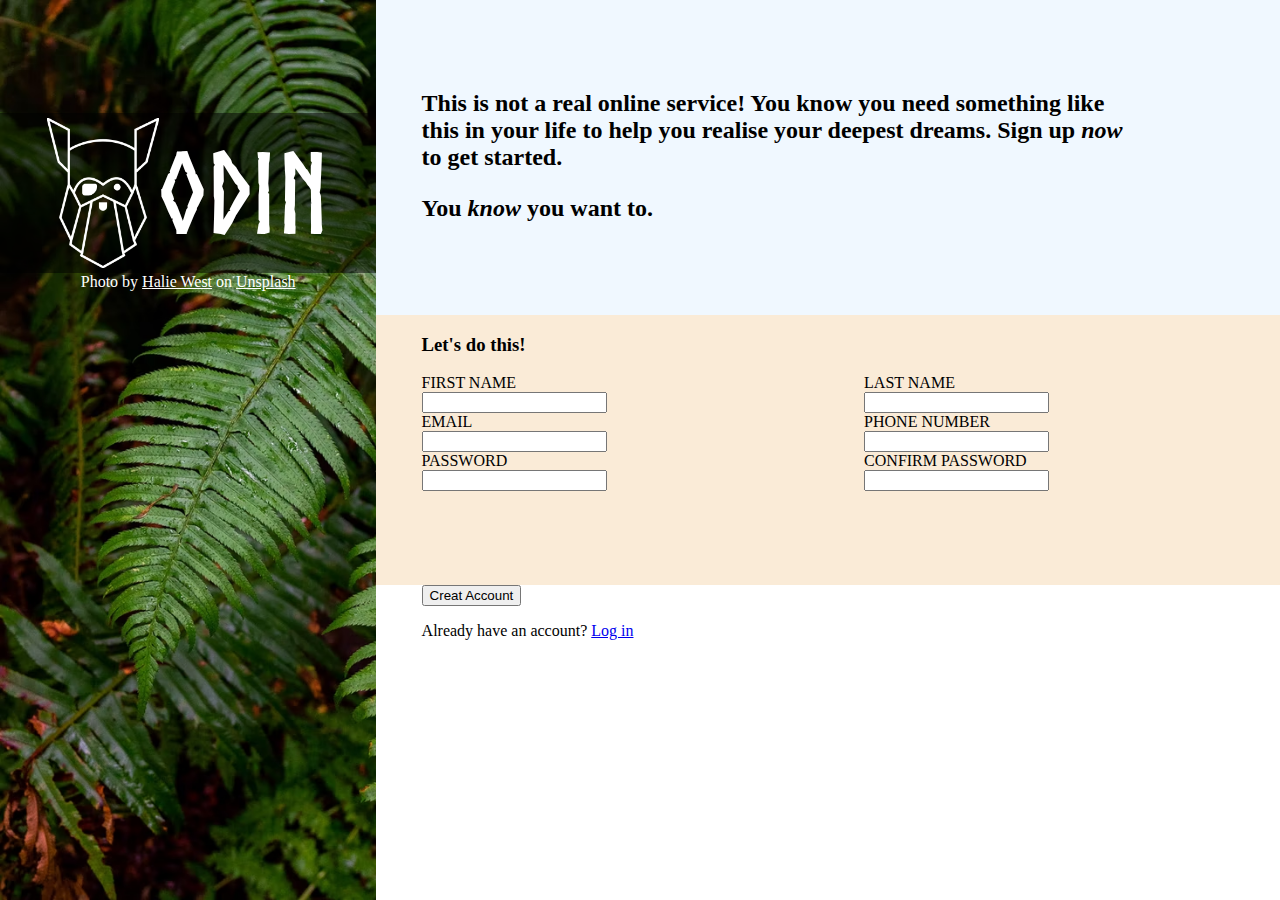
==== 06_sign_up_form/index.html @ 188fa06f "Add files via upload" ====
<!DOCTYPE html>
<html lang="en">
  <head>
    <meta charset="UTF-8" />
    <meta http-equiv="X-UA-Compatible" content="IE=edge" />
    <meta name="viewport" content="width=device-width, initial-scale=1.0" />
    <link rel="stylesheet" href="styles.css" />
    <title>Sign Up Form</title>
  </head>
  <body>
    <aside>
      <div class="logo-container">
        <img class="logo" src="./odin-lined.png" />
        <span class="logo-text">ODIN</span>
      </div>
      <div class="credits">
        Photo by
        <a href="https://unsplash.com/@haliewestphoto">Halie West</a> on
        <a href="https://unsplash.com/photos/25xggax4bSA">Unsplash</a>
      </div>
    </aside>

    <main>
      <div class="heading-container">
        <h3 class="margin-left-5">
          This is not a real online service! You know you need something like
          this in your life to help you realise your deepest dreams. Sign up
          <em>now</em>
          to get started.
        </h3>
        <h3 class="margin-left-5">You <em>know</em> you want to.</h3>
      </div>

      <div class="form-container">
        <h3 class="margin-left-5">Let's do this!</h3>
        <form class="margin-left-5">
          <div>
            <label for="firstname">FIRST NAME</label><br />
            <input type="text" id="firstname" name="firstName" />
          </div>
          <div>
            <label for="lastname">LAST NAME</label><br />
            <input type="text" id="lastname" name="lastName" />
          </div>
          <div>
            <label for="email">EMAIL</label><br />
            <input type="e-mail" id="email" name="email" />
          </div>
          <div>
            <label for="phone">PHONE NUMBER</label><br />
            <input type="number" id="phone" name="phoneNumber" />
          </div>
          <div>
            <label for="pwd">PASSWORD</label><br />
            <input type="password" id="pwd" name="password" />
          </div>
          <div>
            <label for="confirm-pwd">CONFIRM PASSWORD</label><br />
            <input type="password" id="confirm-pwd" name="confirmPassword" />
          </div>
        </form>
      </div>

      <div class="container create-account">
        <button type="button" class="margin-left-5">Creat Account</button>
        <div class="sign-up-container margin-left-5">
          <p>
            Already have an account?
            <a href="#">Log in</a>
          </p>
        </div>
      </div>
    </main>
  </body>
</html>
---- 06_sign_up_form/styles.css ----
@font-face {
    font-family: "Norse Bold";
    src: url(./Norse-Bold.otf);
}

* {
    box-sizing: border-box;
}

body {
    margin: 0;
    display: flex;
}

.margin-left-5 {
    margin-left: 5%;
}

/* Aside */
aside {
    background-image: url("./leaves.avif");
    background-repeat: no-repeat;
    background-size: cover;
    color: #fff;
    width: 40rem;
    height: 100vh;
    position: relative;
}

aside .logo-container {
    width: 100%;
    height: 10rem;
    background-color: rgba(0, 0, 0, 0.5);
    margin-top: 30%;
    display: flex;
    justify-content: center;
    align-items: center;
}

aside .logo {
    width: 7rem;
}

aside .logo-text {
    font-family: "Norse Bold";
    font-size: 7rem;
}

aside .credits {
    /* position: absolute; */
    bottom: 1rem;
    /* left: 50%; */
    text-align: center;
}

aside .credits a {
    color: #fff;
}



/* main */
main {
    display: flex;
    flex-direction: column;
}

main .heading-container {
    background-color: aliceblue;
    height: 35vh;
}

main .heading-container h3 {
    max-width: 80%;
    font-size: 1.5rem;
}

main .heading-container h3:first-child {
    margin-top: 10%;
}

main .heading-container h3:last-child {
    margin-top: 1rem;
}

main .form-container {
    height: 30vh;
    background-color: antiquewhite;
}

main .form-container form {
    display: flex;
    flex-wrap: wrap;
    gap: 30%;
}
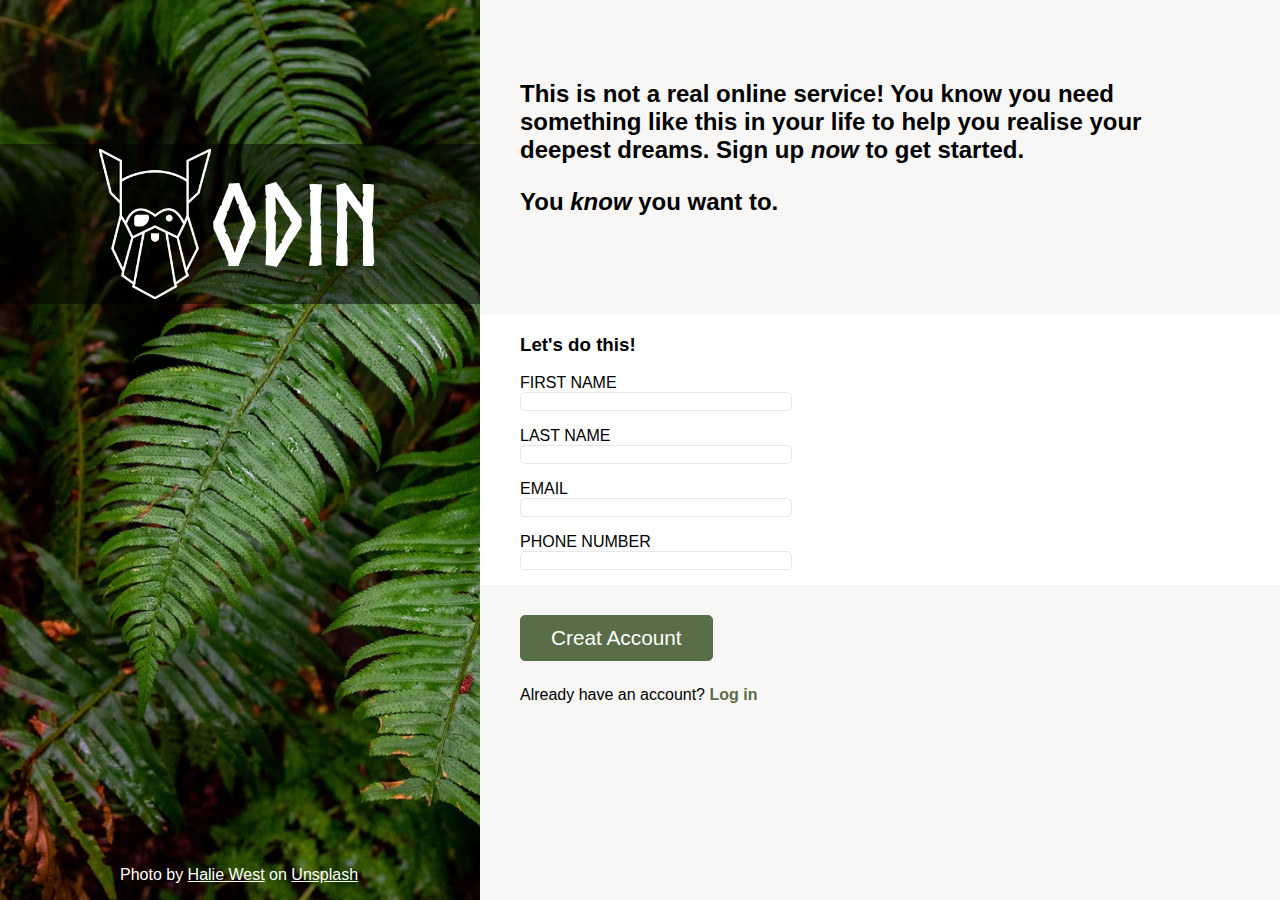
==== commit 0001f606: "Update styles" ====
--- a/06_sign_up_form/index.html
+++ b/06_sign_up_form/index.html
@@ -34,36 +34,36 @@
       <div class="form-container">
         <h3 class="margin-left-5">Let's do this!</h3>
         <form class="margin-left-5">
-          <div>
+          <div class="mb-1">
             <label for="firstname">FIRST NAME</label><br />
-            <input type="text" id="firstname" name="firstName" />
+            <input type="text" id="firstname" name="firstName" required />
           </div>
-          <div>
+          <div class="mb-1">
             <label for="lastname">LAST NAME</label><br />
-            <input type="text" id="lastname" name="lastName" />
+            <input type="text" id="lastname" name="lastName" required />
           </div>
-          <div>
+          <div class="mb-1">
             <label for="email">EMAIL</label><br />
-            <input type="e-mail" id="email" name="email" />
+            <input type="e-mail" id="email" name="email" required />
           </div>
-          <div>
+          <div class="mb-1">
             <label for="phone">PHONE NUMBER</label><br />
-            <input type="number" id="phone" name="phoneNumber" />
+            <input type="number" id="phone" name="phoneNumber" required/>
           </div>
-          <div>
+          <div class="mb-1">
             <label for="pwd">PASSWORD</label><br />
-            <input type="password" id="pwd" name="password" />
+            <input type="password" id="pwd" name="password" maxlength="32" required/>
           </div>
-          <div>
+          <div class="mb-1">
             <label for="confirm-pwd">CONFIRM PASSWORD</label><br />
-            <input type="password" id="confirm-pwd" name="confirmPassword" />
+            <input type="password" id="confirm-pwd" name="confirmPassword" required/>
           </div>
         </form>
       </div>
 
-      <div class="container create-account">
-        <button type="button" class="margin-left-5">Creat Account</button>
-        <div class="sign-up-container margin-left-5">
+      <div class="account-container">
+        <button type="submit" class="margin-left-5">Creat Account</button>
+        <div class="signup-container margin-left-5">
           <p>
             Already have an account?
             <a href="#">Log in</a>
--- a/06_sign_up_form/styles.css
+++ b/06_sign_up_form/styles.css
@@ -1,95 +1,132 @@
+/* Global */
 @font-face {
-    font-family: "Norse Bold";
-    src: url(./Norse-Bold.otf);
+  font-family: "Norse Bold";
+  src: url(./Norse-Bold.otf);
 }
 
 * {
-    box-sizing: border-box;
+  box-sizing: border-box;
+  font-family: 'Segoe UI', Tahoma, Geneva, Verdana, sans-serif;
 }
 
 body {
-    margin: 0;
-    display: flex;
+  margin: 0;
+  display: flex;
 }
 
 .margin-left-5 {
-    margin-left: 5%;
+  margin-left: 5%;
 }
+
+.mb-1 {
+    margin-bottom: 1rem;
+}
+
 
 /* Aside */
 aside {
-    background-image: url("./leaves.avif");
-    background-repeat: no-repeat;
-    background-size: cover;
-    color: #fff;
-    width: 40rem;
-    height: 100vh;
-    position: relative;
+  background-image: url("./leaves.avif");
+  background-repeat: no-repeat;
+  background-size: cover;
+  color: #fff;
+  width: 30rem;
+  height: 100vh;
+  position: relative;
+  flex-shrink: 0;
 }
 
 aside .logo-container {
-    width: 100%;
-    height: 10rem;
-    background-color: rgba(0, 0, 0, 0.5);
-    margin-top: 30%;
-    display: flex;
-    justify-content: center;
-    align-items: center;
+  width: 100%;
+  height: 10rem;
+  background-color: rgba(0, 0, 0, 0.5);
+  margin-top: 30%;
+  display: flex;
+  justify-content: center;
+  align-items: center;
 }
 
 aside .logo {
-    width: 7rem;
+  width: 7rem;
 }
 
 aside .logo-text {
-    font-family: "Norse Bold";
-    font-size: 7rem;
+  font-family: "Norse Bold";
+  font-size: 7rem;
 }
 
 aside .credits {
-    /* position: absolute; */
-    bottom: 1rem;
-    /* left: 50%; */
-    text-align: center;
+  position: absolute;
+  bottom: 1rem;
+  left: 25%;
 }
 
 aside .credits a {
-    color: #fff;
+  color: #fff;
 }
-
-
 
 /* main */
 main {
-    display: flex;
-    flex-direction: column;
+  display: flex;
+  flex-direction: column;
 }
 
 main .heading-container {
-    background-color: aliceblue;
+  background-color: rgb(248, 247, 246);
+  height: 35vh;
+}
+
+main .heading-container h3 {
+  max-width: 80%;
+  font-size: 1.5rem;
+}
+
+main .heading-container h3:first-child {
+  margin-top: 10%;
+}
+
+main .heading-container h3:last-child {
+  margin-top: 1rem;
+}
+
+main .form-container {
+  height: 30vh;
+  box-shadow: 0 4px 2px -2px grey;
+}
+
+main .form-container form {
+  display: flex;
+  flex-wrap: wrap;
+  gap: 30%;
+}
+
+main .form-container input {
+    width: 17rem;
+    border: 1px solid #E5E7EB;
+    border-radius: 5px;
+}
+
+.account-container {
+    background-color: rgb(248, 247, 246);
     height: 35vh;
 }
 
-main .heading-container h3 {
-    max-width: 80%;
-    font-size: 1.5rem;
+.account-container button {
+    background-color: #596D48;
+    border: 1px solid #596D48;
+    color: #fff;
+    border-radius: 5px;
+    font-size: 1.3rem;
+    padding: 10px 30px;
+    margin-top: 30px;
+    cursor: pointer;
 }
 
-main .heading-container h3:first-child {
-    margin-top: 10%;
+.signup-container {
+    margin-top: 25px;
 }
 
-main .heading-container h3:last-child {
-    margin-top: 1rem;
+.signup-container a {
+    text-decoration: none;
+    color: #596D48;
+    font-weight: 700;
 }
-
-main .form-container {
-    height: 30vh;
-    background-color: antiquewhite;
-}
-
-main .form-container form {
-    display: flex;
-    flex-wrap: wrap;
-    gap: 30%;
-}
